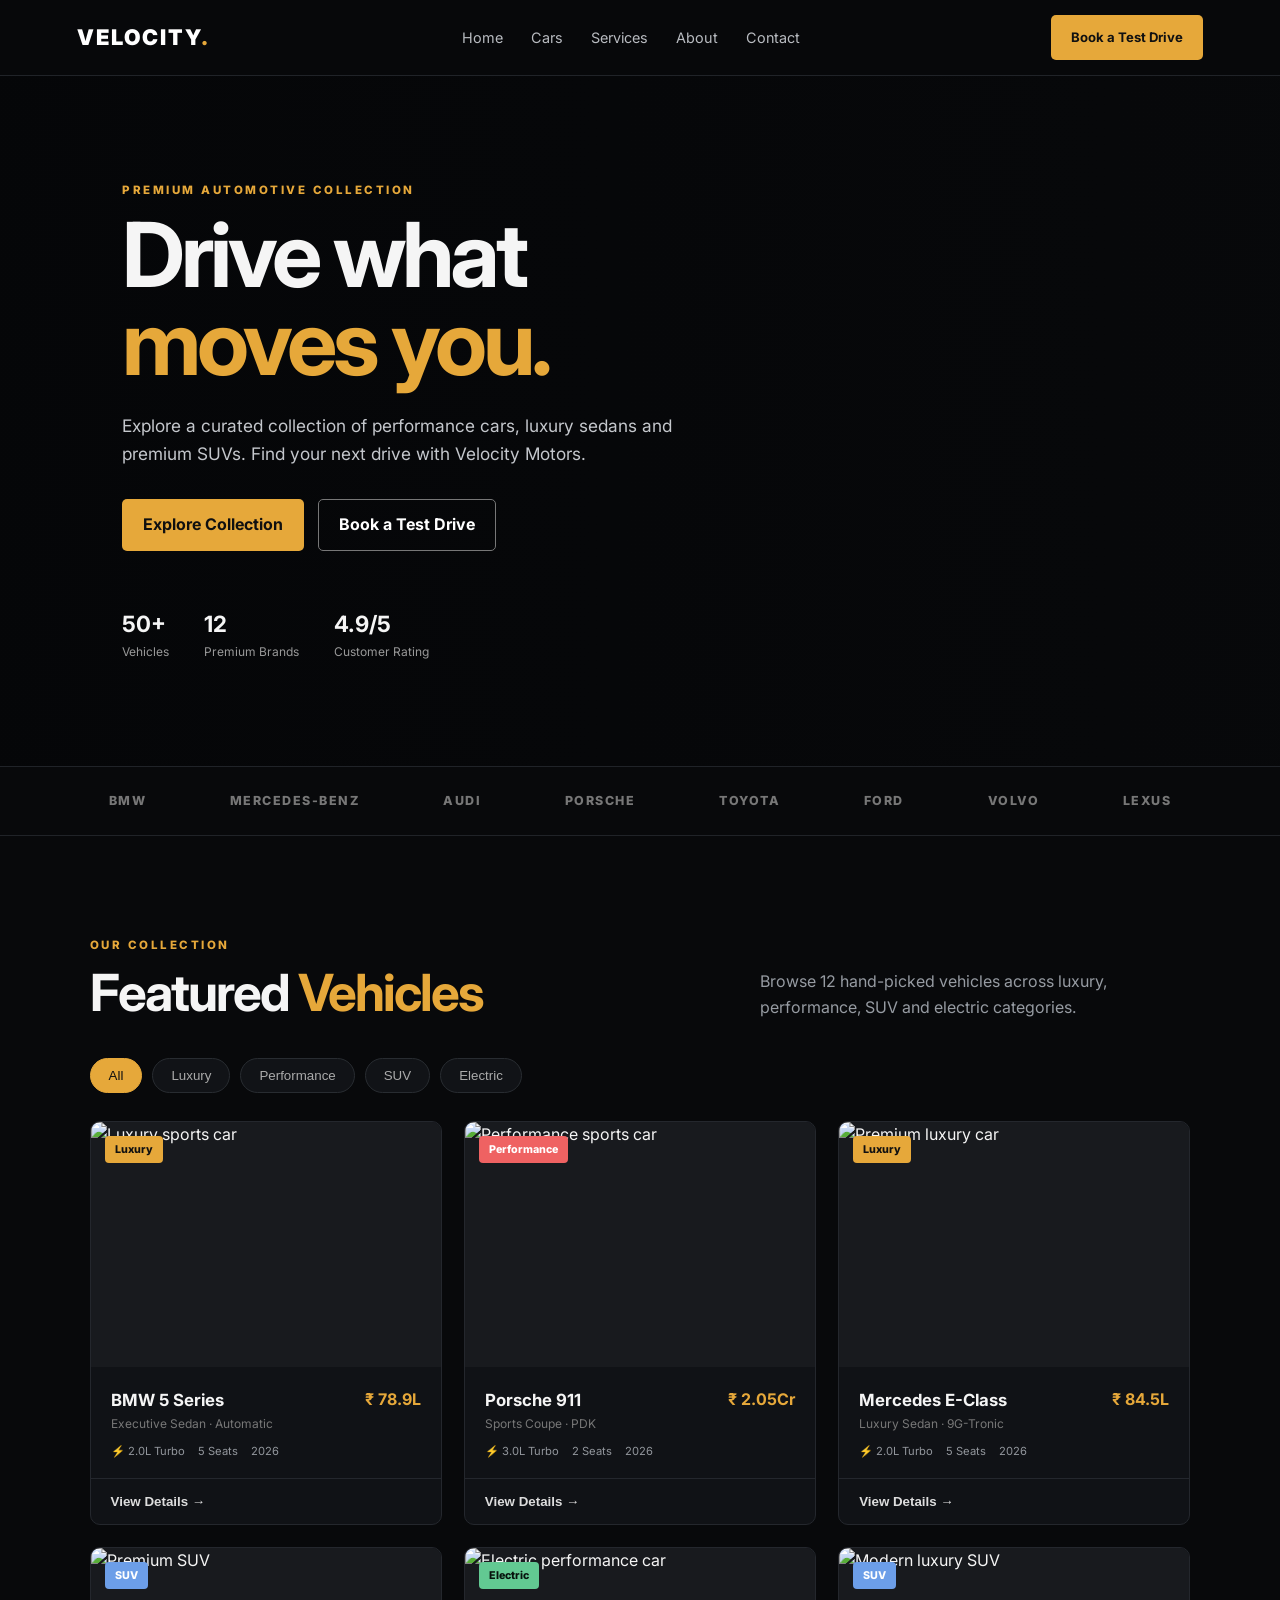
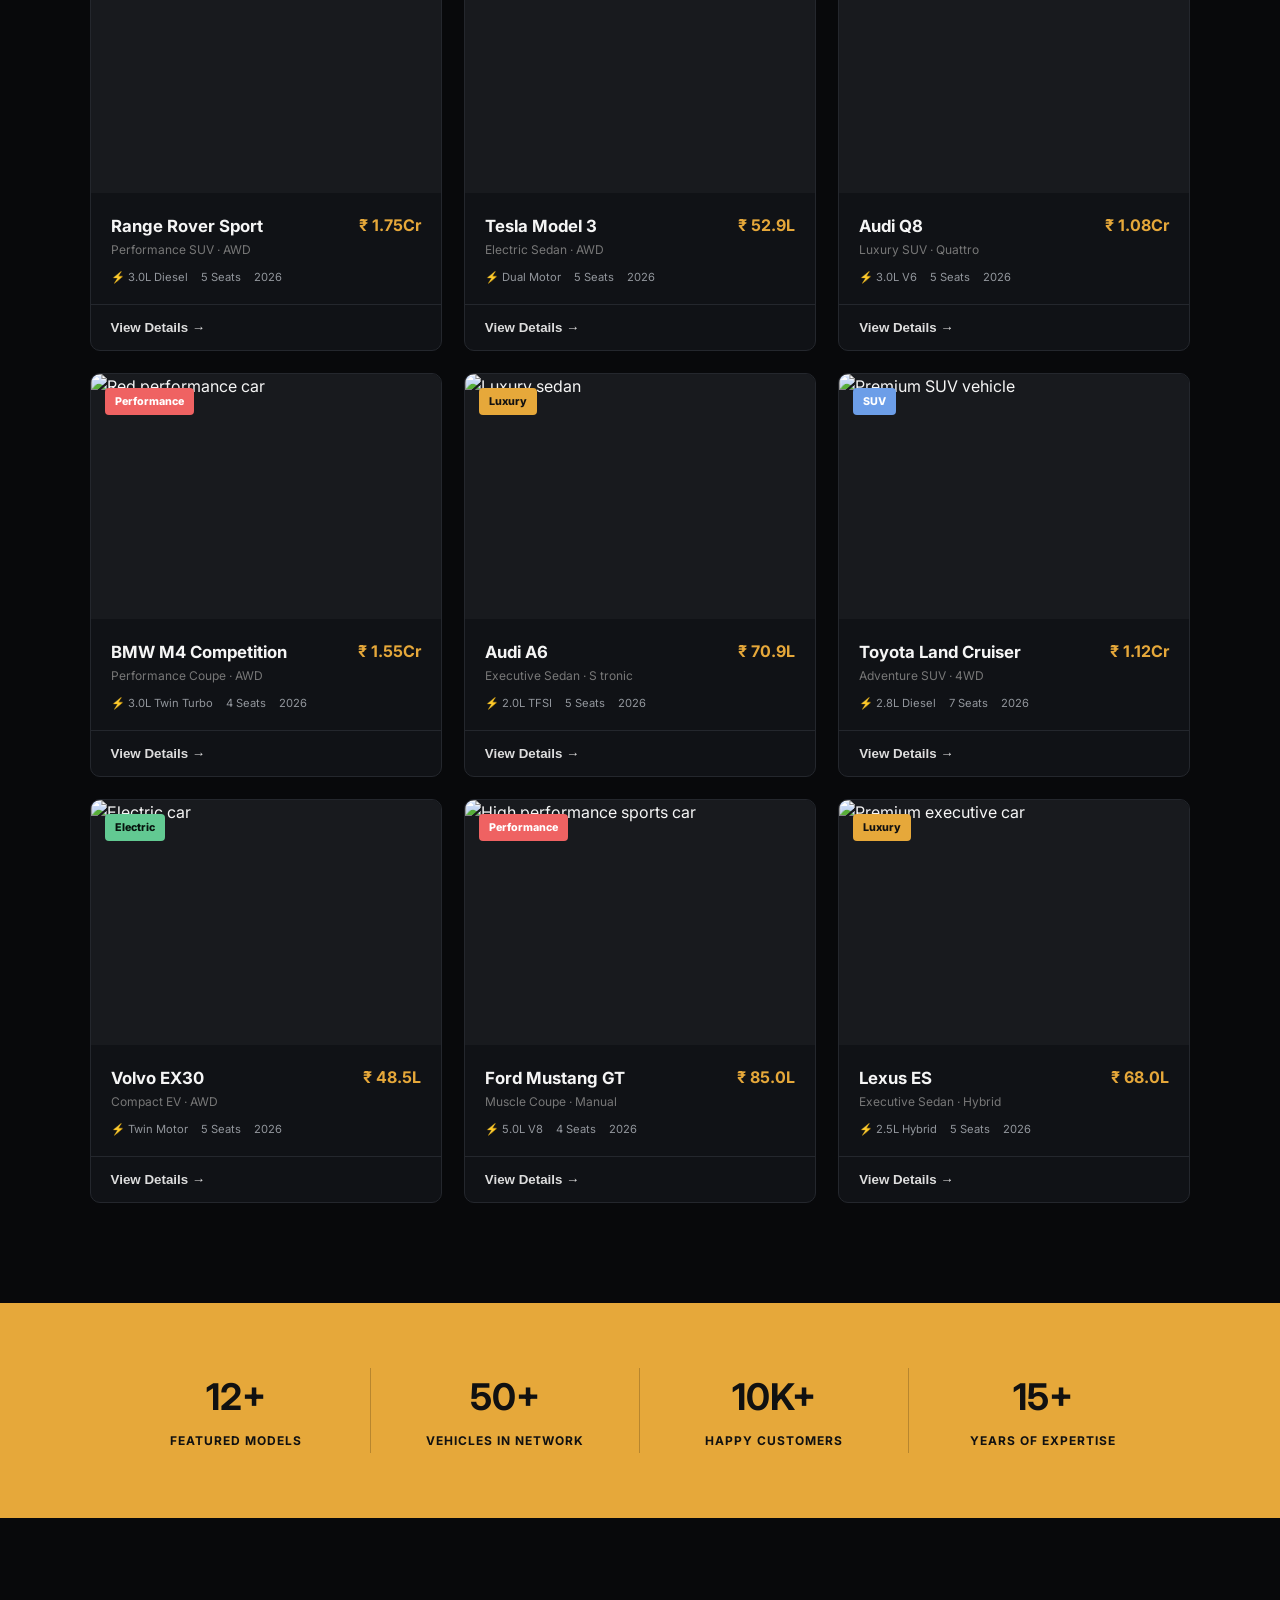
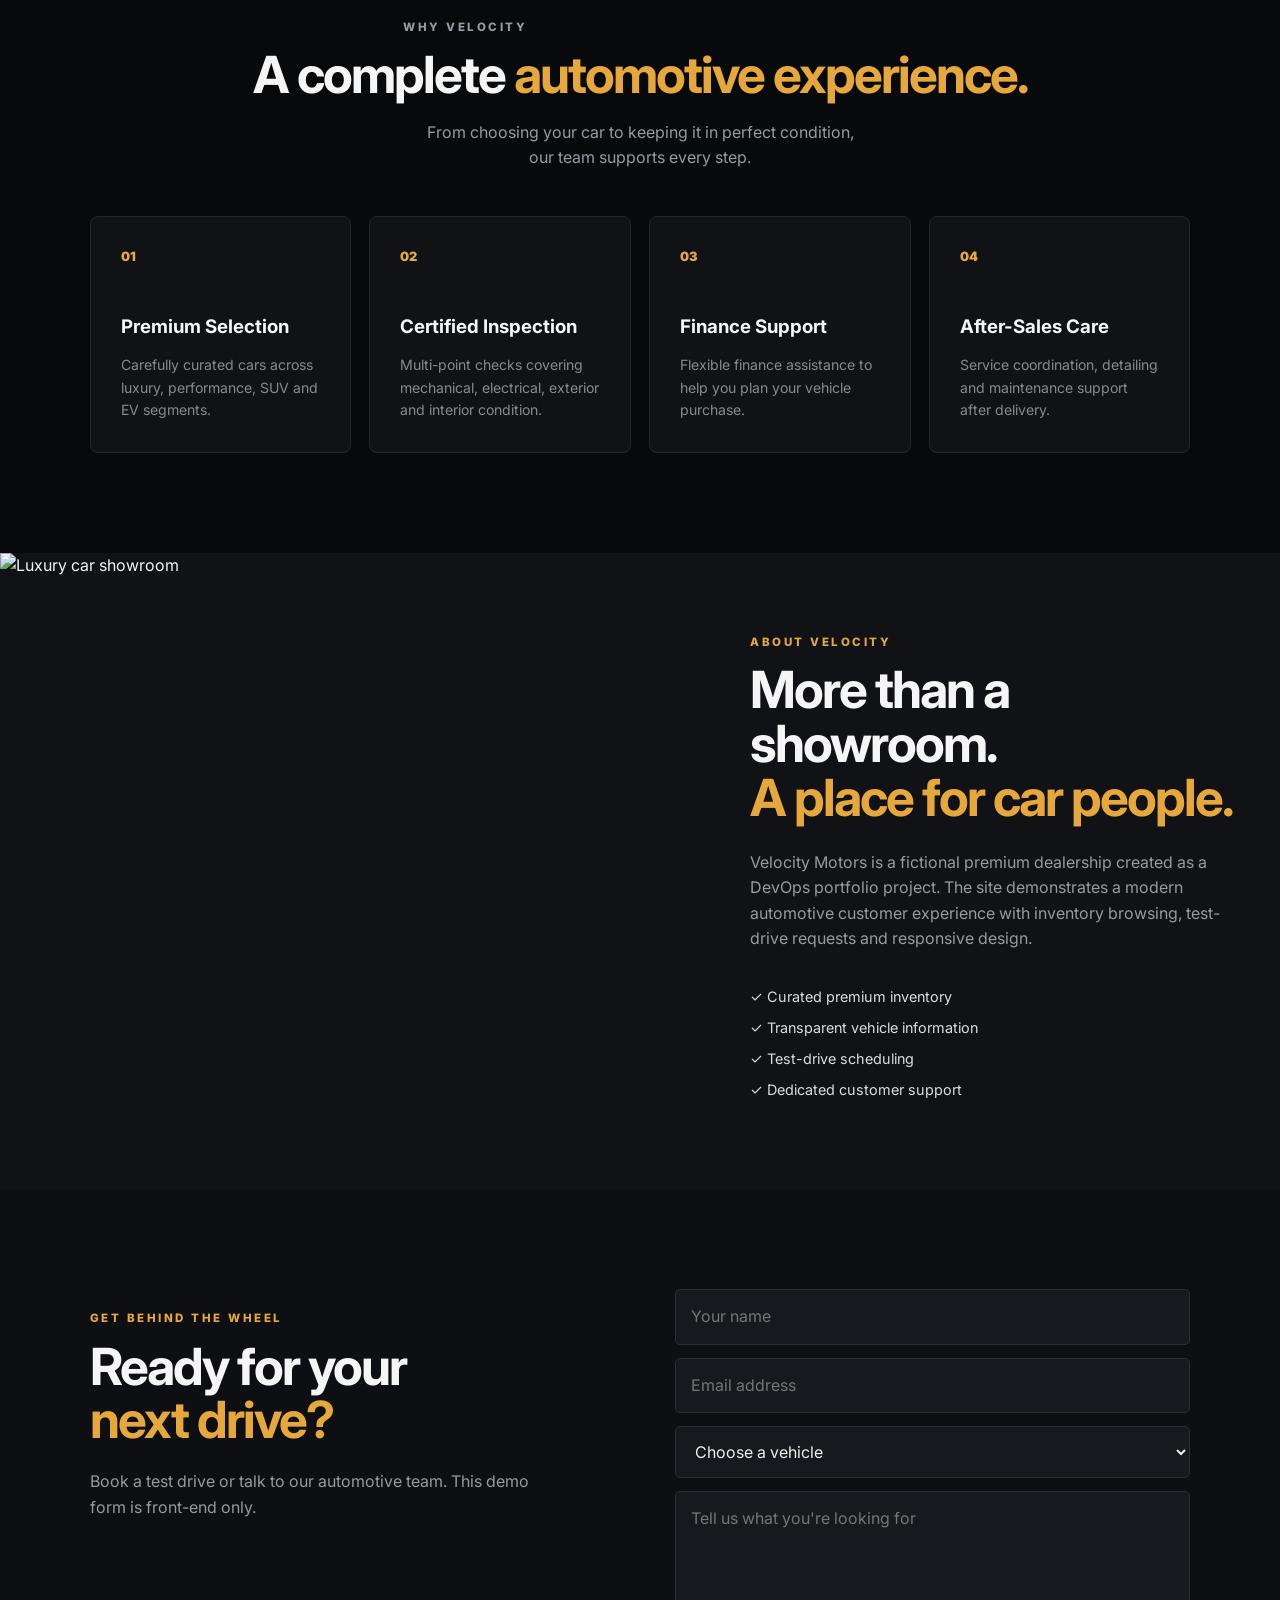
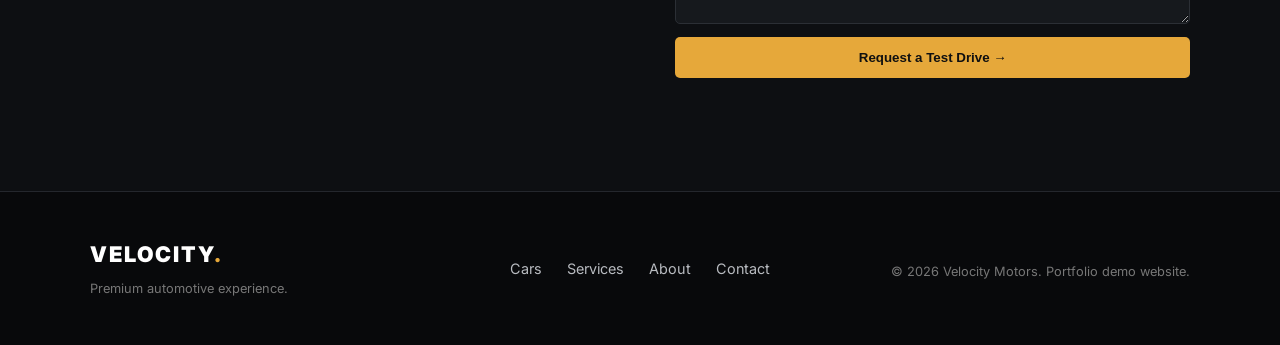
==== velocity-motors-expanded-jenkins-demo/index.html @ 1fdfcc87 "Correct title casing for Yogesh Motors" ====
<!DOCTYPE html>
<html lang="en">
<head>
  <meta charset="UTF-8">
  <meta name="viewport" content="width=device-width, initial-scale=1.0">
  <meta name="description" content="Velocity Motors - premium cars, SUVs and performance vehicles.">
  <title>Yogesh Motors | Premium Cars</title>
  <link rel="preconnect" href="https://fonts.googleapis.com">
  <link rel="preconnect" href="https://fonts.gstatic.com" crossorigin>
  <link href="https://fonts.googleapis.com/css2?family=Inter:wght@400;500;600;700;800;900&display=swap" rel="stylesheet">
  <link rel="stylesheet" href="style.css">
</head>
<body>
  <header class="navbar">
    <a class="logo" href="#home">VELOCITY<span>.</span></a>
    <nav>
      <a href="#home">Home</a>
      <a href="#inventory">Cars</a>
      <a href="#services">Services</a>
      <a href="#about">About</a>
      <a href="#contact">Contact</a>
    </nav>
    <a class="nav-btn" href="#contact">Book a Test Drive</a>
  </header>

  <main>
    <section id="home" class="hero">
      <div class="hero-overlay"></div>
      <div class="hero-content">
        <p class="eyebrow">PREMIUM AUTOMOTIVE COLLECTION</p>
        <h1>Drive what<br><span>moves you.</span></h1>
        <p class="hero-copy">Explore a curated collection of performance cars, luxury sedans and premium SUVs. Find your next drive with Velocity Motors.</p>
        <div class="hero-actions">
          <a class="btn primary" href="#inventory">Explore Collection</a>
          <a class="btn ghost" href="#contact">Book a Test Drive</a>
        </div>
        <div class="hero-trust">
          <div><strong>50+</strong><span>Vehicles</span></div>
          <div><strong>12</strong><span>Premium Brands</span></div>
          <div><strong>4.9/5</strong><span>Customer Rating</span></div>
        </div>
      </div>
    </section>

    <section class="brands">
      <span>BMW</span><span>MERCEDES-BENZ</span><span>AUDI</span><span>PORSCHE</span>
      <span>TOYOTA</span><span>FORD</span><span>VOLVO</span><span>LEXUS</span>
    </section>

    <section id="inventory" class="section">
      <div class="section-heading">
        <div>
          <p class="eyebrow">OUR COLLECTION</p>
          <h2>Featured <span>Vehicles</span></h2>
        </div>
        <p>Browse 12 hand-picked vehicles across luxury, performance, SUV and electric categories.</p>
      </div>

      <div class="filters">
        <button class="filter active" data-filter="all">All</button>
        <button class="filter" data-filter="luxury">Luxury</button>
        <button class="filter" data-filter="performance">Performance</button>
        <button class="filter" data-filter="suv">SUV</button>
        <button class="filter" data-filter="electric">Electric</button>
      </div>

      <div class="car-grid">
        <article class="car-card" data-category="luxury">
          <div class="car-image"><img src="https://images.unsplash.com/photo-1492144534655-ae79c964c9d7?auto=format&fit=crop&w=1200&q=85" alt="Luxury sports car"><span class="tag">Luxury</span></div>
          <div class="car-info"><div><h3>BMW 5 Series</h3><p>Executive Sedan · Automatic</p></div><strong>₹ 78.9L</strong></div>
          <div class="specs"><span>⚡ 2.0L Turbo</span><span>5 Seats</span><span>2026</span></div>
          <button class="details" data-car="BMW 5 Series">View Details →</button>
        </article>

        <article class="car-card" data-category="performance">
          <div class="car-image"><img src="https://images.unsplash.com/photo-1503376780353-7e6692767b70?auto=format&fit=crop&w=1200&q=85" alt="Performance sports car"><span class="tag hot">Performance</span></div>
          <div class="car-info"><div><h3>Porsche 911</h3><p>Sports Coupe · PDK</p></div><strong>₹ 2.05Cr</strong></div>
          <div class="specs"><span>⚡ 3.0L Turbo</span><span>2 Seats</span><span>2026</span></div>
          <button class="details" data-car="Porsche 911">View Details →</button>
        </article>

        <article class="car-card" data-category="luxury">
          <div class="car-image"><img src="https://images.unsplash.com/photo-1553440569-bcc63803a83d?auto=format&fit=crop&w=1200&q=85" alt="Premium luxury car"><span class="tag">Luxury</span></div>
          <div class="car-info"><div><h3>Mercedes E-Class</h3><p>Luxury Sedan · 9G-Tronic</p></div><strong>₹ 84.5L</strong></div>
          <div class="specs"><span>⚡ 2.0L Turbo</span><span>5 Seats</span><span>2026</span></div>
          <button class="details" data-car="Mercedes E-Class">View Details →</button>
        </article>

        <article class="car-card" data-category="suv">
          <div class="car-image"><img src="https://images.unsplash.com/photo-1511919884226-fd3cad34687c?auto=format&fit=crop&w=1200&q=85" alt="Premium SUV"><span class="tag suv">SUV</span></div>
          <div class="car-info"><div><h3>Range Rover Sport</h3><p>Performance SUV · AWD</p></div><strong>₹ 1.75Cr</strong></div>
          <div class="specs"><span>⚡ 3.0L Diesel</span><span>5 Seats</span><span>2026</span></div>
          <button class="details" data-car="Range Rover Sport">View Details →</button>
        </article>

        <article class="car-card" data-category="electric">
          <div class="car-image"><img src="https://images.unsplash.com/photo-1560958089-b8a1929cea89?auto=format&fit=crop&w=1200&q=85" alt="Electric performance car"><span class="tag ev">Electric</span></div>
          <div class="car-info"><div><h3>Tesla Model 3</h3><p>Electric Sedan · AWD</p></div><strong>₹ 52.9L</strong></div>
          <div class="specs"><span>⚡ Dual Motor</span><span>5 Seats</span><span>2026</span></div>
          <button class="details" data-car="Tesla Model 3">View Details →</button>
        </article>

        <article class="car-card" data-category="suv">
          <div class="car-image"><img src="https://images.unsplash.com/photo-1606664515524-ed2f786a0bd6?auto=format&fit=crop&w=1200&q=85" alt="Modern luxury SUV"><span class="tag suv">SUV</span></div>
          <div class="car-info"><div><h3>Audi Q8</h3><p>Luxury SUV · Quattro</p></div><strong>₹ 1.08Cr</strong></div>
          <div class="specs"><span>⚡ 3.0L V6</span><span>5 Seats</span><span>2026</span></div>
          <button class="details" data-car="Audi Q8">View Details →</button>
        </article>

        <article class="car-card" data-category="performance">
          <div class="car-image"><img src="https://images.unsplash.com/photo-1542362567-b07e54358753?auto=format&fit=crop&w=1200&q=85" alt="Red performance car"><span class="tag hot">Performance</span></div>
          <div class="car-info"><div><h3>BMW M4 Competition</h3><p>Performance Coupe · AWD</p></div><strong>₹ 1.55Cr</strong></div>
          <div class="specs"><span>⚡ 3.0L Twin Turbo</span><span>4 Seats</span><span>2026</span></div>
          <button class="details" data-car="BMW M4 Competition">View Details →</button>
        </article>

        <article class="car-card" data-category="luxury">
          <div class="car-image"><img src="https://images.unsplash.com/photo-1494905998402-395d579af36f?auto=format&fit=crop&w=1200&q=85" alt="Luxury sedan"><span class="tag">Luxury</span></div>
          <div class="car-info"><div><h3>Audi A6</h3><p>Executive Sedan · S tronic</p></div><strong>₹ 70.9L</strong></div>
          <div class="specs"><span>⚡ 2.0L TFSI</span><span>5 Seats</span><span>2026</span></div>
          <button class="details" data-car="Audi A6">View Details →</button>
        </article>

        <article class="car-card" data-category="suv">
          <div class="car-image"><img src="https://images.unsplash.com/photo-1533473359331-0135ef1b58bf?auto=format&fit=crop&w=1200&q=85" alt="Premium SUV vehicle"><span class="tag suv">SUV</span></div>
          <div class="car-info"><div><h3>Toyota Land Cruiser</h3><p>Adventure SUV · 4WD</p></div><strong>₹ 1.12Cr</strong></div>
          <div class="specs"><span>⚡ 2.8L Diesel</span><span>7 Seats</span><span>2026</span></div>
          <button class="details" data-car="Toyota Land Cruiser">View Details →</button>
        </article>

        <article class="car-card" data-category="electric">
          <div class="car-image"><img src="https://images.unsplash.com/photo-1593941707882-a5bba14938c7?auto=format&fit=crop&w=1200&q=85" alt="Electric car"><span class="tag ev">Electric</span></div>
          <div class="car-info"><div><h3>Volvo EX30</h3><p>Compact EV · AWD</p></div><strong>₹ 48.5L</strong></div>
          <div class="specs"><span>⚡ Twin Motor</span><span>5 Seats</span><span>2026</span></div>
          <button class="details" data-car="Volvo EX30">View Details →</button>
        </article>

        <article class="car-card" data-category="performance">
          <div class="car-image"><img src="https://images.unsplash.com/photo-1544829099-b9a0c07fad1a?auto=format&fit=crop&w=1200&q=85" alt="High performance sports car"><span class="tag hot">Performance</span></div>
          <div class="car-info"><div><h3>Ford Mustang GT</h3><p>Muscle Coupe · Manual</p></div><strong>₹ 85.0L</strong></div>
          <div class="specs"><span>⚡ 5.0L V8</span><span>4 Seats</span><span>2026</span></div>
          <button class="details" data-car="Ford Mustang GT">View Details →</button>
        </article>

        <article class="car-card" data-category="luxury">
          <div class="car-image"><img src="https://images.unsplash.com/photo-1504215680853-026ed2a45def?auto=format&fit=crop&w=1200&q=85" alt="Premium executive car"><span class="tag">Luxury</span></div>
          <div class="car-info"><div><h3>Lexus ES</h3><p>Executive Sedan · Hybrid</p></div><strong>₹ 68.0L</strong></div>
          <div class="specs"><span>⚡ 2.5L Hybrid</span><span>5 Seats</span><span>2026</span></div>
          <button class="details" data-car="Lexus ES">View Details →</button>
        </article>
      </div>
    </section>

    <section class="stats-section">
      <div><strong>12+</strong><span>Featured Models</span></div>
      <div><strong>50+</strong><span>Vehicles in Network</span></div>
      <div><strong>10K+</strong><span>Happy Customers</span></div>
      <div><strong>15+</strong><span>Years of Expertise</span></div>
    </section>

    <section id="services" class="section services">
      <div class="section-heading centered">
        <p class="eyebrow">WHY VELOCITY</p>
        <h2>A complete <span>automotive experience.</span></h2>
        <p>From choosing your car to keeping it in perfect condition, our team supports every step.</p>
      </div>
      <div class="service-grid">
        <div class="service"><div class="icon">01</div><h3>Premium Selection</h3><p>Carefully curated cars across luxury, performance, SUV and EV segments.</p></div>
        <div class="service"><div class="icon">02</div><h3>Certified Inspection</h3><p>Multi-point checks covering mechanical, electrical, exterior and interior condition.</p></div>
        <div class="service"><div class="icon">03</div><h3>Finance Support</h3><p>Flexible finance assistance to help you plan your vehicle purchase.</p></div>
        <div class="service"><div class="icon">04</div><h3>After-Sales Care</h3><p>Service coordination, detailing and maintenance support after delivery.</p></div>
      </div>
    </section>

    <section id="about" class="about">
      <div class="about-image"><img src="https://images.unsplash.com/photo-1550355291-bbee04a92027?auto=format&fit=crop&w=1400&q=85" alt="Luxury car showroom"></div>
      <div class="about-content">
        <p class="eyebrow">ABOUT VELOCITY</p>
        <h2>More than a showroom.<br><span>A place for car people.</span></h2>
        <p>Velocity Motors is a fictional premium dealership created as a DevOps portfolio project. The site demonstrates a modern automotive customer experience with inventory browsing, test-drive requests and responsive design.</p>
        <div class="check-list">
          <p>✓ Curated premium inventory</p>
          <p>✓ Transparent vehicle information</p>
          <p>✓ Test-drive scheduling</p>
          <p>✓ Dedicated customer support</p>
        </div>
      </div>
    </section>

    <section id="contact" class="contact section">
      <div class="contact-copy">
        <p class="eyebrow">GET BEHIND THE WHEEL</p>
        <h2>Ready for your<br><span>next drive?</span></h2>
        <p>Book a test drive or talk to our automotive team. This demo form is front-end only.</p>
      </div>
      <form id="contactForm" class="contact-form">
        <input type="text" id="name" placeholder="Your name" required>
        <input type="email" id="email" placeholder="Email address" required>
        <select id="car">
          <option>Choose a vehicle</option>
          <option>BMW 5 Series</option><option>Porsche 911</option><option>Mercedes E-Class</option>
          <option>Range Rover Sport</option><option>Tesla Model 3</option><option>Audi Q8</option>
        </select>
        <textarea id="message" rows="4" placeholder="Tell us what you're looking for"></textarea>
        <button class="btn primary" type="submit">Request a Test Drive →</button>
        <p id="formMessage" class="form-message"></p>
      </form>
    </section>
  </main>

  <footer>
    <div><a class="logo" href="#home">VELOCITY<span>.</span></a><p>Premium automotive experience.</p></div>
    <div class="footer-links"><a href="#inventory">Cars</a><a href="#services">Services</a><a href="#about">About</a><a href="#contact">Contact</a></div>
    <p class="copyright">© 2026 Velocity Motors. Portfolio demo website.</p>
  </footer>

  <div id="modal" class="modal">
    <div class="modal-box"><button class="close" id="closeModal">×</button><p class="eyebrow">VELOCITY MOTORS</p><h2 id="modalTitle">Vehicle</h2><p>Thanks for your interest. In this portfolio demo, this button can later be connected to a real inventory API or backend.</p><a class="btn primary" href="#contact" id="modalAction">Request Test Drive</a></div>
  </div>

  <script src="script.js"></script>
</body>
</html>
---- velocity-motors-expanded-jenkins-demo/style.css ----
*{box-sizing:border-box;margin:0;padding:0}html{scroll-behavior:smooth}body{font-family:Inter,Arial,sans-serif;background:#08090b;color:#f5f5f5;line-height:1.6}.navbar{position:sticky;top:0;z-index:50;height:76px;padding:0 6%;display:flex;align-items:center;justify-content:space-between;background:rgba(8,9,11,.92);backdrop-filter:blur(14px);border-bottom:1px solid #202328}.logo{font-size:1.35rem;font-weight:900;letter-spacing:2px;color:#fff;text-decoration:none}.logo span,h1 span,h2 span{color:#e6a83a}.navbar nav{display:flex;gap:28px}.navbar nav a,.footer-links a{color:#b8bbc0;text-decoration:none;font-size:.9rem}.navbar nav a:hover,.footer-links a:hover{color:#fff}.nav-btn,.btn{display:inline-flex;align-items:center;justify-content:center;text-decoration:none;font-weight:700;border-radius:5px;padding:12px 20px}.nav-btn{background:#e6a83a;color:#111;font-size:.82rem}.hero{min-height:690px;position:relative;display:flex;align-items:center;background:url("https://images.unsplash.com/photo-1504215680853-026ed2a45def?auto=format&fit=crop&w=2200&q=90") center/cover}.hero-overlay{position:absolute;inset:0;background:linear-gradient(90deg,rgba(5,6,8,.96),rgba(5,6,8,.65),rgba(5,6,8,.22))}.hero-content{position:relative;z-index:1;max-width:760px;margin-left:8%;padding:70px 20px}.eyebrow{font-size:.72rem;letter-spacing:2.5px;color:#e6a83a;font-weight:800;margin-bottom:12px}.hero h1{font-size:clamp(3.4rem,7vw,6.7rem);line-height:.98;letter-spacing:-4px;margin-bottom:25px}.hero-copy{max-width:590px;color:#c4c7cc;font-size:1.08rem}.hero-actions{display:flex;gap:14px;margin:32px 0}.btn{border:1px solid transparent}.btn.primary{background:#e6a83a;color:#101010}.btn.primary:hover{background:#f0b84f}.btn.ghost{border-color:#777;color:#fff}.btn.ghost:hover{background:#fff;color:#111}.hero-trust{display:flex;gap:35px;margin-top:55px}.hero-trust div{display:flex;flex-direction:column}.hero-trust strong{font-size:1.4rem}.hero-trust span{color:#999;font-size:.75rem}.brands{display:flex;justify-content:space-around;gap:20px;flex-wrap:wrap;padding:24px 6%;border-bottom:1px solid #202328;border-top:1px solid #202328;color:#777;font-size:.78rem;font-weight:800;letter-spacing:1.5px}.section{padding:100px 7%}.section-heading{display:flex;align-items:end;justify-content:space-between;gap:30px;margin-bottom:38px}.section-heading h2,.about h2,.contact h2{font-size:clamp(2.1rem,4vw,3.8rem);line-height:1.05;letter-spacing:-2px}.section-heading>p{max-width:430px;color:#969ba2}.filters{display:flex;gap:10px;flex-wrap:wrap;margin-bottom:28px}.filter{background:#111317;color:#aaa;border:1px solid #282c31;border-radius:100px;padding:9px 18px;cursor:pointer}.filter.active,.filter:hover{background:#e6a83a;color:#111;border-color:#e6a83a}.car-grid{display:grid;grid-template-columns:repeat(3,1fr);gap:22px}.car-card{background:#101216;border:1px solid #24272d;border-radius:10px;overflow:hidden;transition:.25s}.car-card:hover{transform:translateY(-6px);border-color:#555}.car-image{height:245px;position:relative;overflow:hidden;background:#181a1e}.car-image img{width:100%;height:100%;object-fit:cover;display:block;transition:.4s}.car-card:hover .car-image img{transform:scale(1.06)}.tag{position:absolute;top:14px;left:14px;background:#e6a83a;color:#111;padding:5px 10px;border-radius:4px;font-size:.67rem;font-weight:800}.tag.hot{background:#ef6262;color:#fff}.tag.suv{background:#6c9ee8;color:#fff}.tag.ev{background:#62c992;color:#07130d}.car-info{display:flex;justify-content:space-between;gap:15px;padding:20px 20px 10px}.car-info h3{font-size:1.05rem}.car-info p{color:#777;font-size:.75rem}.car-info strong{color:#e6a83a;white-space:nowrap}.specs{display:flex;gap:13px;color:#92969c;font-size:.7rem;padding:0 20px 17px;border-bottom:1px solid #24272d}.details{width:100%;padding:15px 20px;text-align:left;background:none;color:#ddd;border:0;cursor:pointer;font-weight:700}.details:hover{color:#e6a83a}.stats-section{display:grid;grid-template-columns:repeat(4,1fr);padding:65px 8%;background:#e6a83a;color:#111}.stats-section div{text-align:center;border-right:1px solid rgba(0,0,0,.2)}.stats-section div:last-child{border:0}.stats-section strong{display:block;font-size:2.3rem}.stats-section span{font-size:.75rem;font-weight:700;text-transform:uppercase;letter-spacing:1px}.centered{display:block;text-align:center;max-width:780px;margin:0 auto 45px}.centered>p:last-child{margin:18px auto 0}.service-grid{display:grid;grid-template-columns:repeat(4,1fr);gap:18px}.service{background:#101216;border:1px solid #25282d;padding:30px;border-radius:8px}.icon{color:#e6a83a;font-size:.8rem;font-weight:900;margin-bottom:45px}.service h3{margin-bottom:12px}.service p{color:#858a91;font-size:.88rem}.about{display:grid;grid-template-columns:1.1fr .9fr;min-height:620px;background:#101216}.about-image{min-height:500px}.about-image img{width:100%;height:100%;object-fit:cover}.about-content{padding:80px 8%;display:flex;flex-direction:column;justify-content:center}.about-content>p:not(.eyebrow){color:#969ba2;margin:25px 0}.check-list p{font-size:.9rem;margin:8px 0;color:#ddd}.contact{display:grid;grid-template-columns:1fr 1fr;gap:70px;background:#0d0f12}.contact-copy{padding-top:20px}.contact-copy>p:not(.eyebrow){color:#999;margin-top:22px;max-width:470px}.contact-form{display:flex;flex-direction:column;gap:13px}.contact-form input,.contact-form select,.contact-form textarea{width:100%;background:#16191d;border:1px solid #2b2f35;color:#eee;padding:14px 15px;border-radius:5px;font:inherit;outline:none}.contact-form input:focus,.contact-form select:focus,.contact-form textarea:focus{border-color:#e6a83a}.form-message{color:#62c992;font-size:.82rem}.contact-form .btn{cursor:pointer}.modal{position:fixed;inset:0;background:rgba(0,0,0,.78);display:none;align-items:center;justify-content:center;padding:20px;z-index:100}.modal.show{display:flex}.modal-box{position:relative;max-width:500px;background:#15171b;border:1px solid #353941;border-radius:10px;padding:40px}.modal-box p:not(.eyebrow){color:#aaa;margin:20px 0}.close{position:absolute;right:15px;top:10px;background:none;border:0;color:#fff;font-size:30px;cursor:pointer}footer{display:grid;grid-template-columns:1fr 1fr 1fr;align-items:center;gap:20px;padding:45px 7%;border-top:1px solid #24272d}footer p{color:#777;font-size:.8rem;margin-top:8px}.footer-links{display:flex;justify-content:center;gap:25px}.copyright{text-align:right}@media(max-width:1000px){.car-grid{grid-template-columns:repeat(2,1fr)}.service-grid{grid-template-columns:repeat(2,1fr)}.about{grid-template-columns:1fr}.about-image{height:420px}.contact{grid-template-columns:1fr}.stats-section{grid-template-columns:repeat(2,1fr);gap:25px}.stats-section div:nth-child(2){border:0}}@media(max-width:700px){.navbar nav{display:none}.nav-btn{padding:9px 12px}.hero{min-height:650px}.hero-content{margin-left:0}.hero h1{letter-spacing:-2px}.hero-trust{gap:20px}.section{padding:70px 5%}.section-heading{display:block}.section-heading>p{margin-top:20px}.car-grid{grid-template-columns:1fr}.service-grid{grid-template-columns:1fr}.stats-section{grid-template-columns:1fr 1fr;padding:45px 5%}.about-content{padding:60px 6%}.footer-links{justify-content:flex-start}.copyright{text-align:left}footer{grid-template-columns:1fr}}
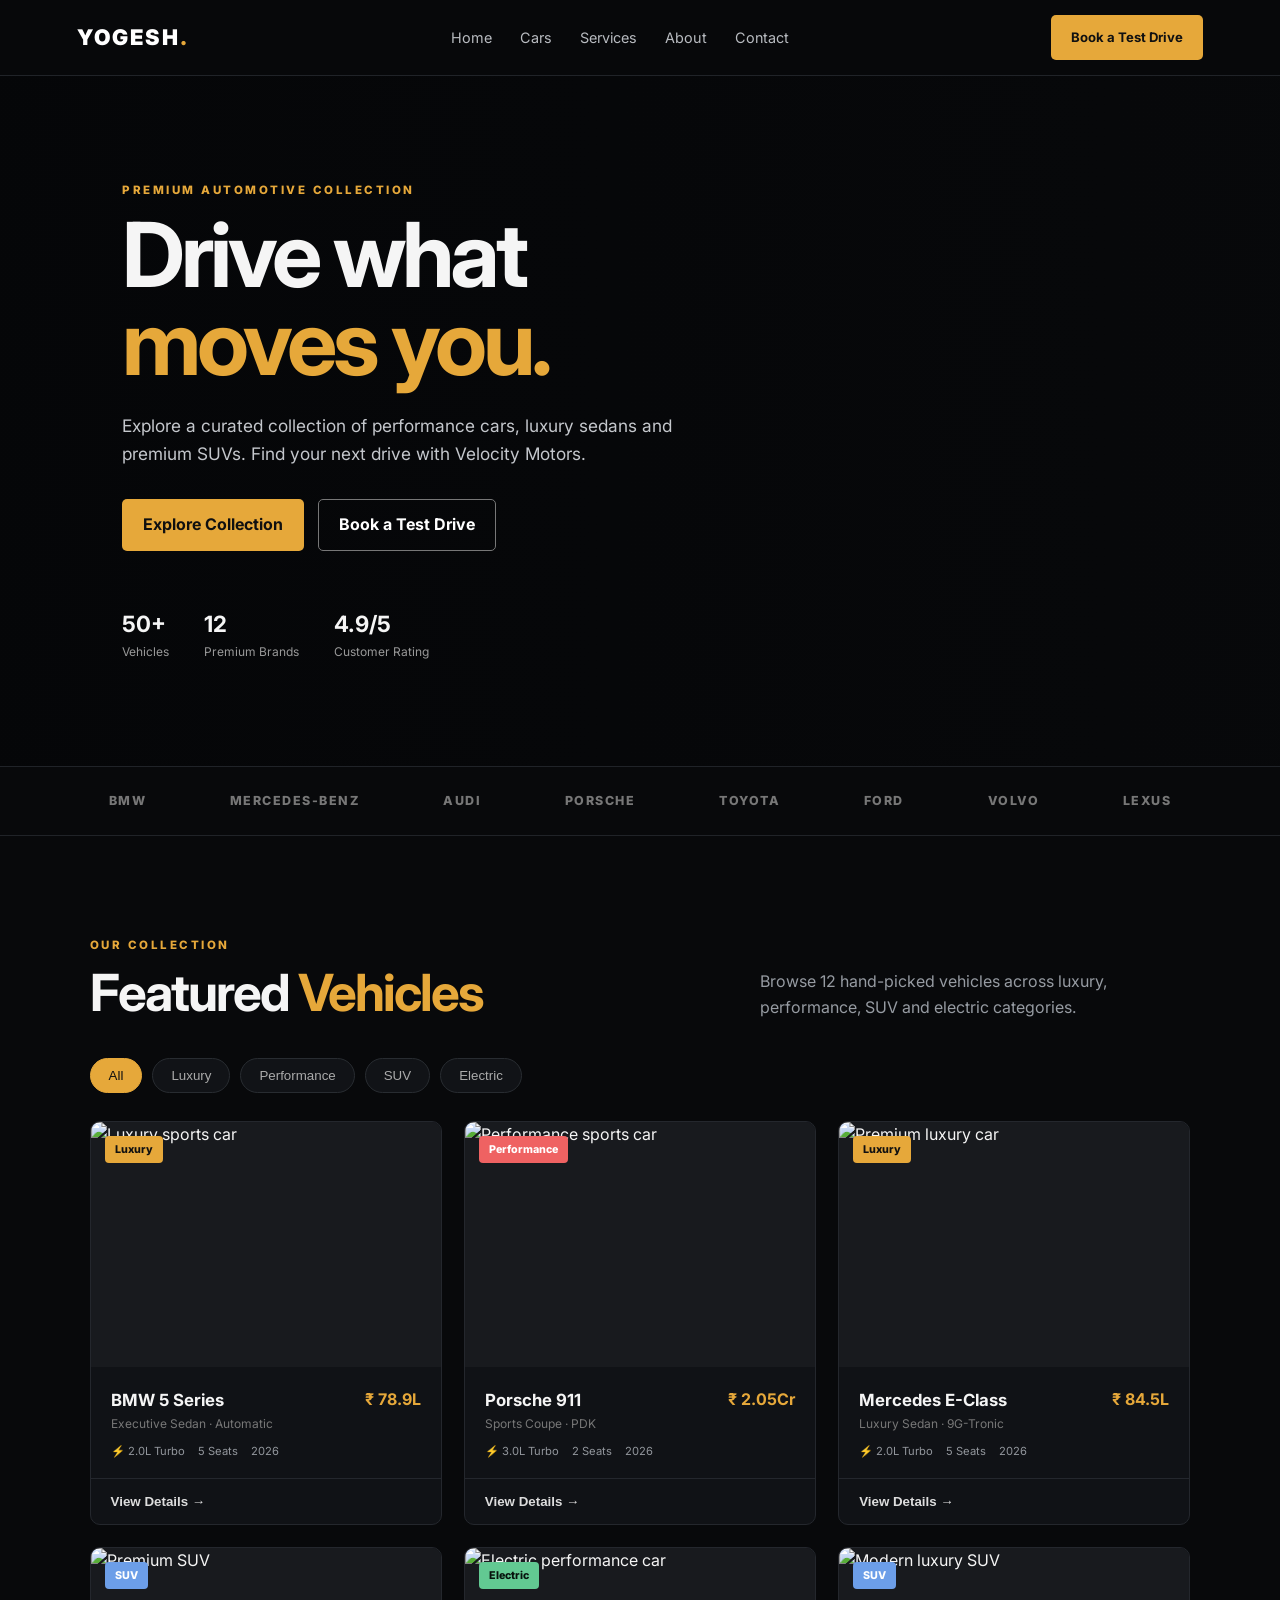
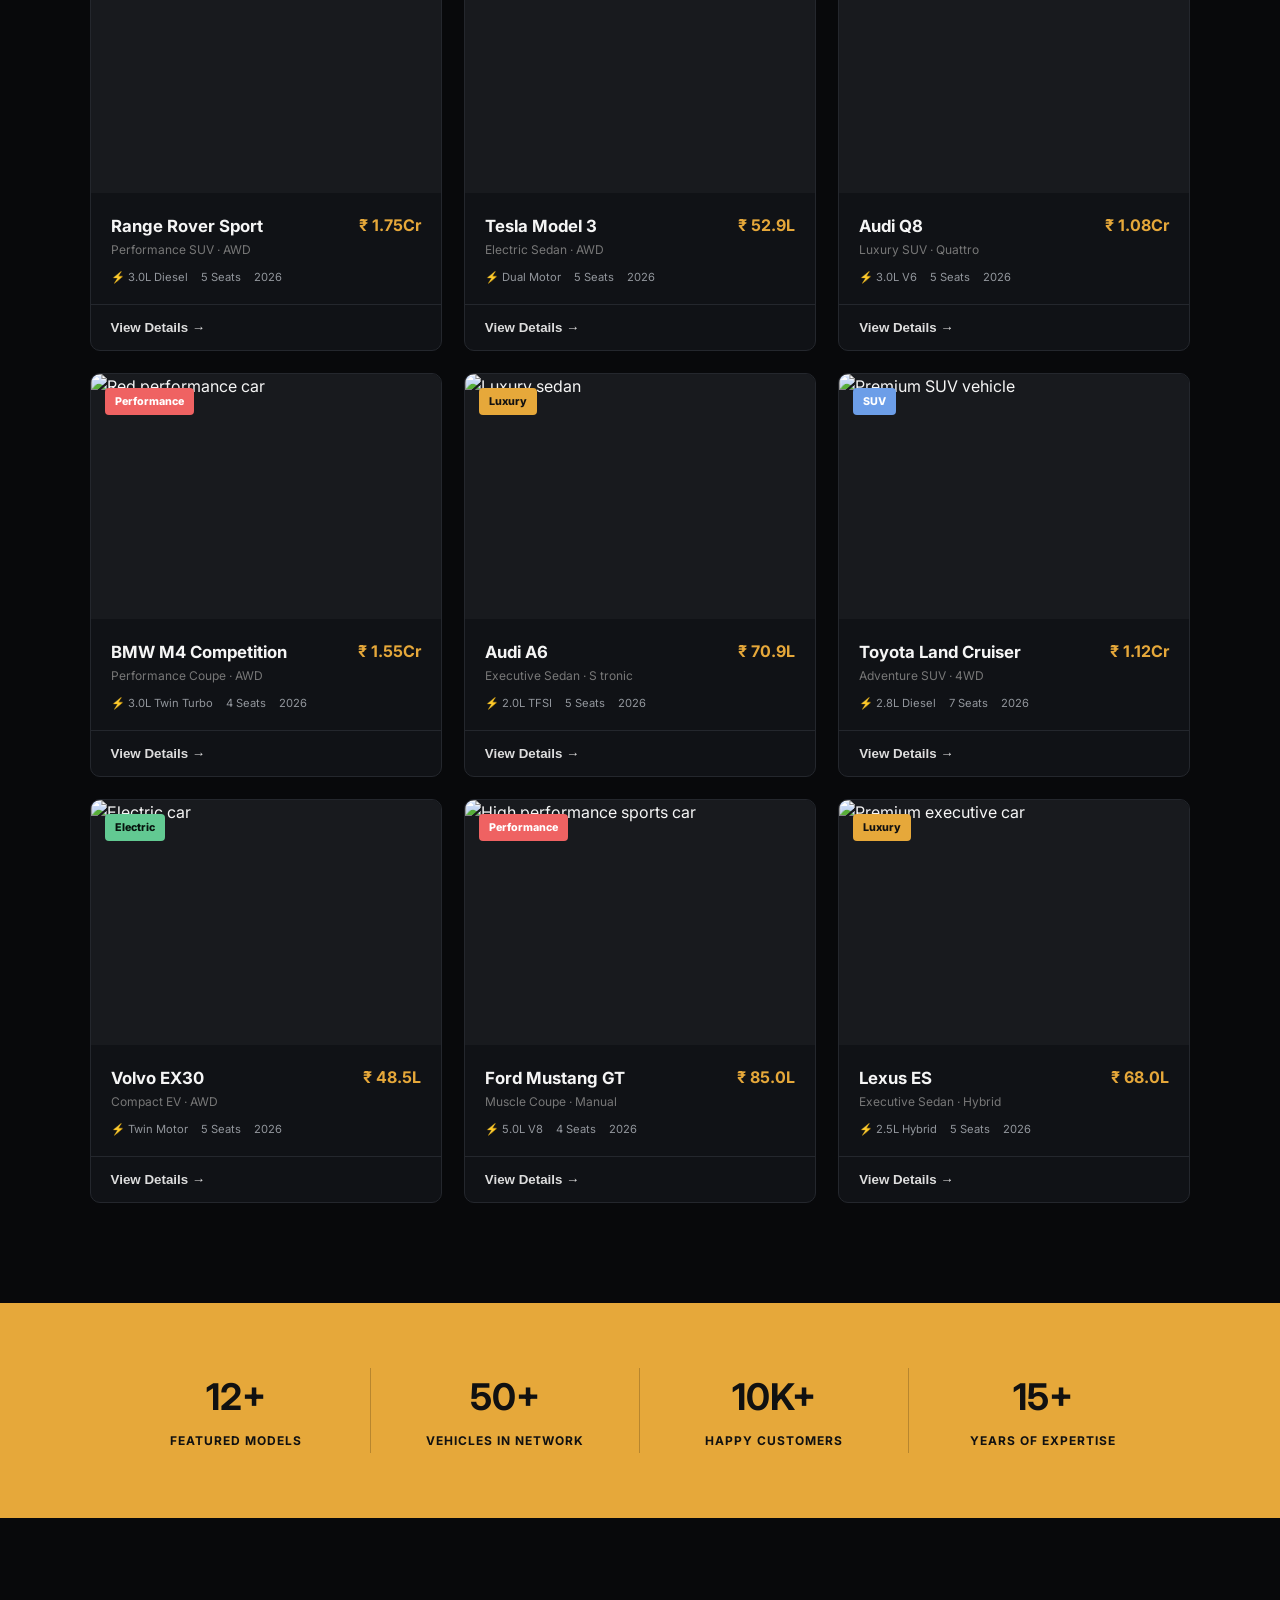
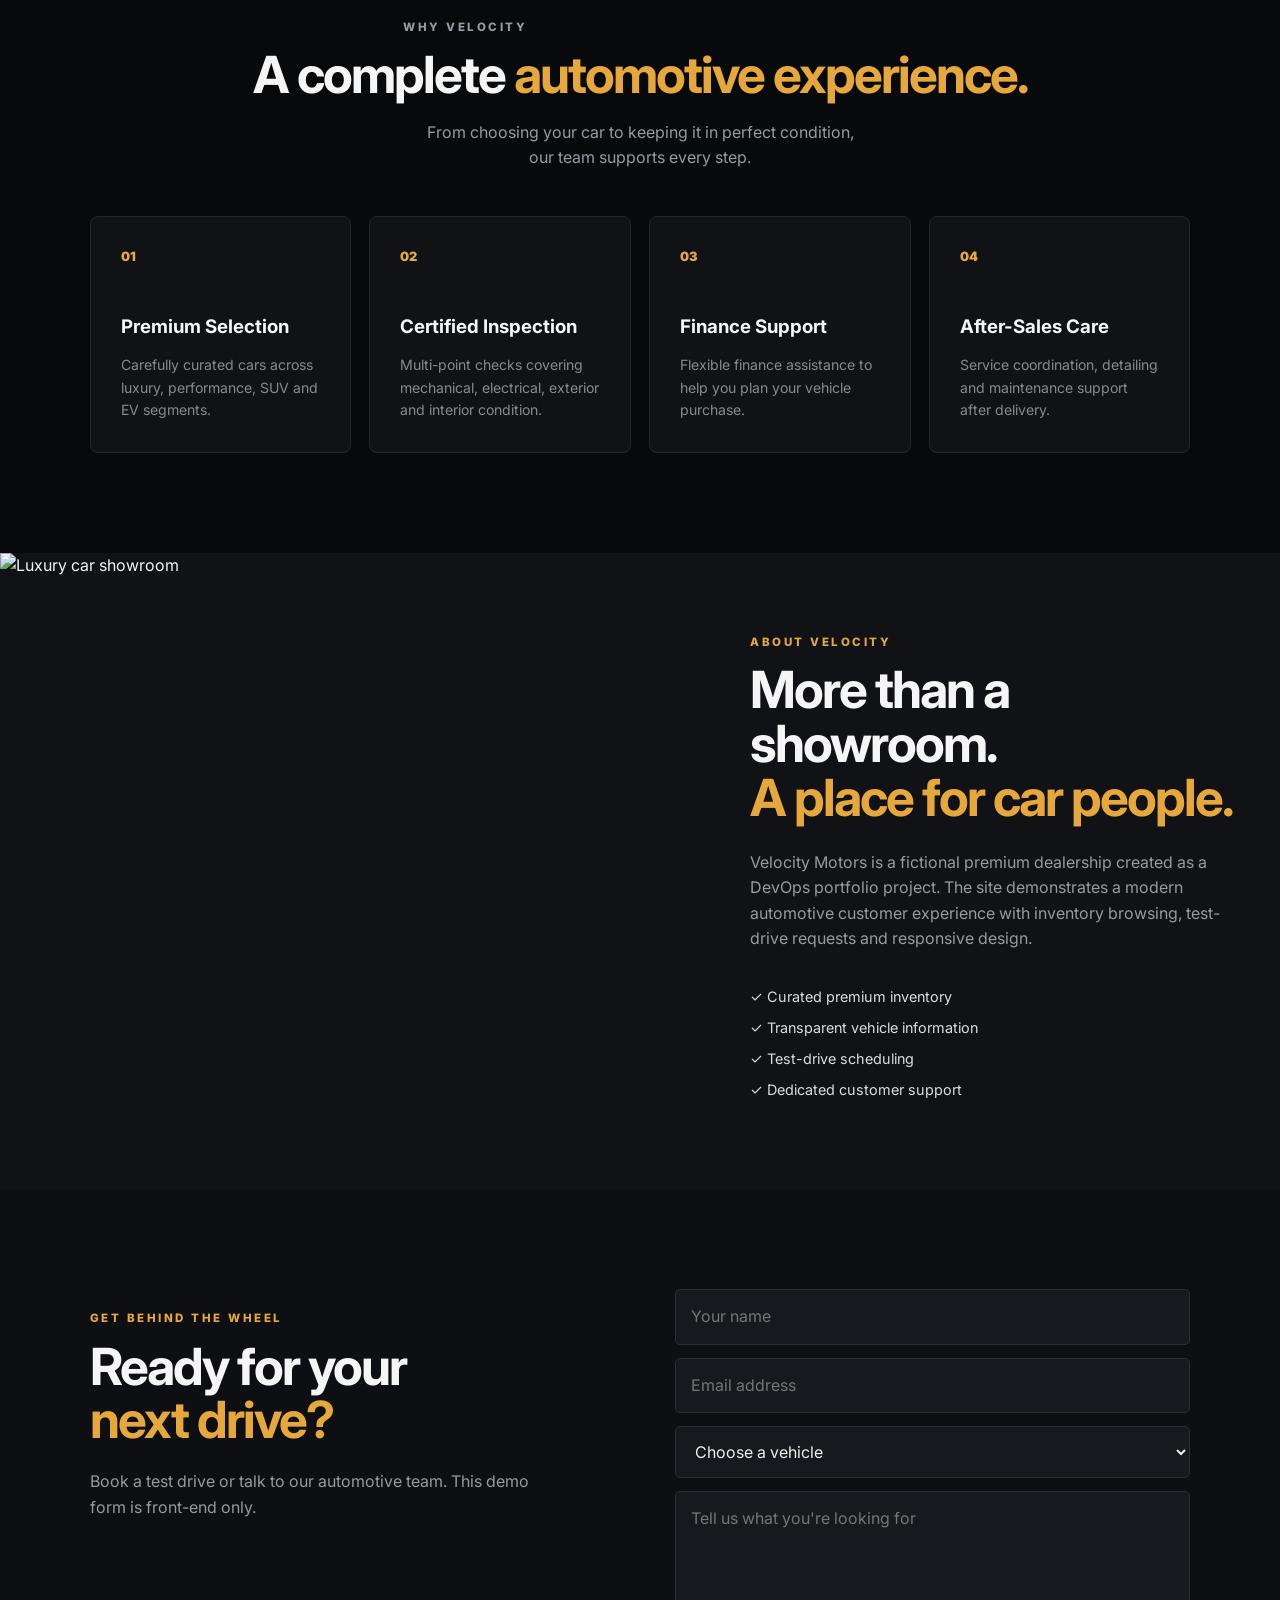
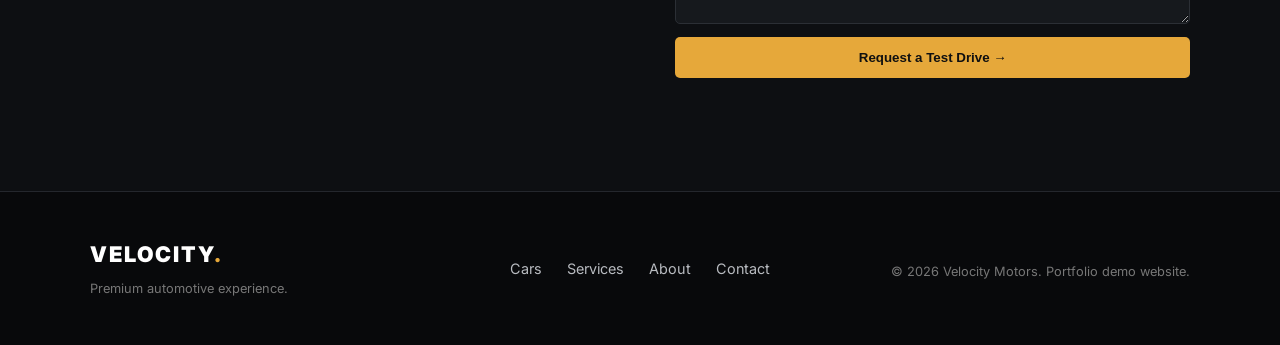
==== commit 4bdca7c1: "Correct title casing from 'YOGESH' to 'Yogesh'" ====
--- a/velocity-motors-expanded-jenkins-demo/index.html
+++ b/velocity-motors-expanded-jenkins-demo/index.html
@@ -12,7 +12,7 @@
 </head>
 <body>
   <header class="navbar">
-    <a class="logo" href="#home">VELOCITY<span>.</span></a>
+    <a class="logo" href="#home">YOGESH<span>.</span></a>
     <nav>
       <a href="#home">Home</a>
       <a href="#inventory">Cars</a>
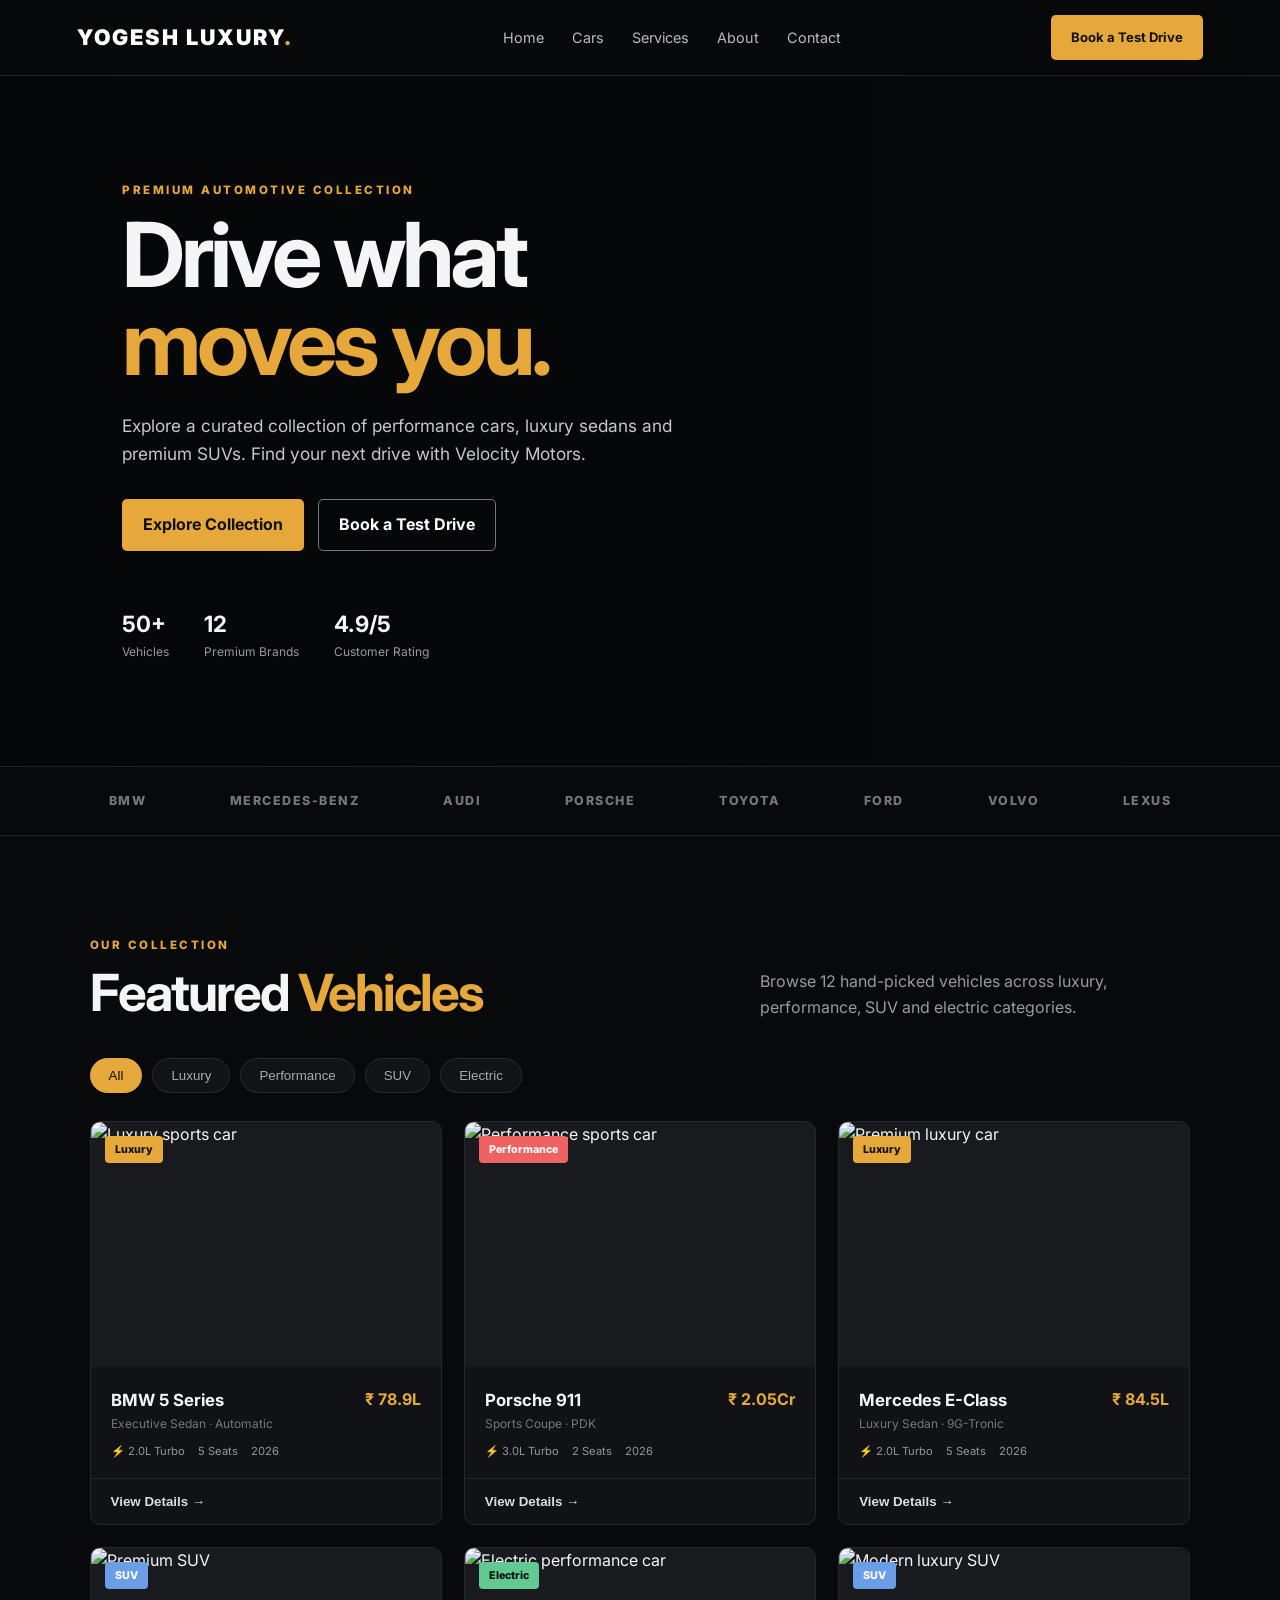
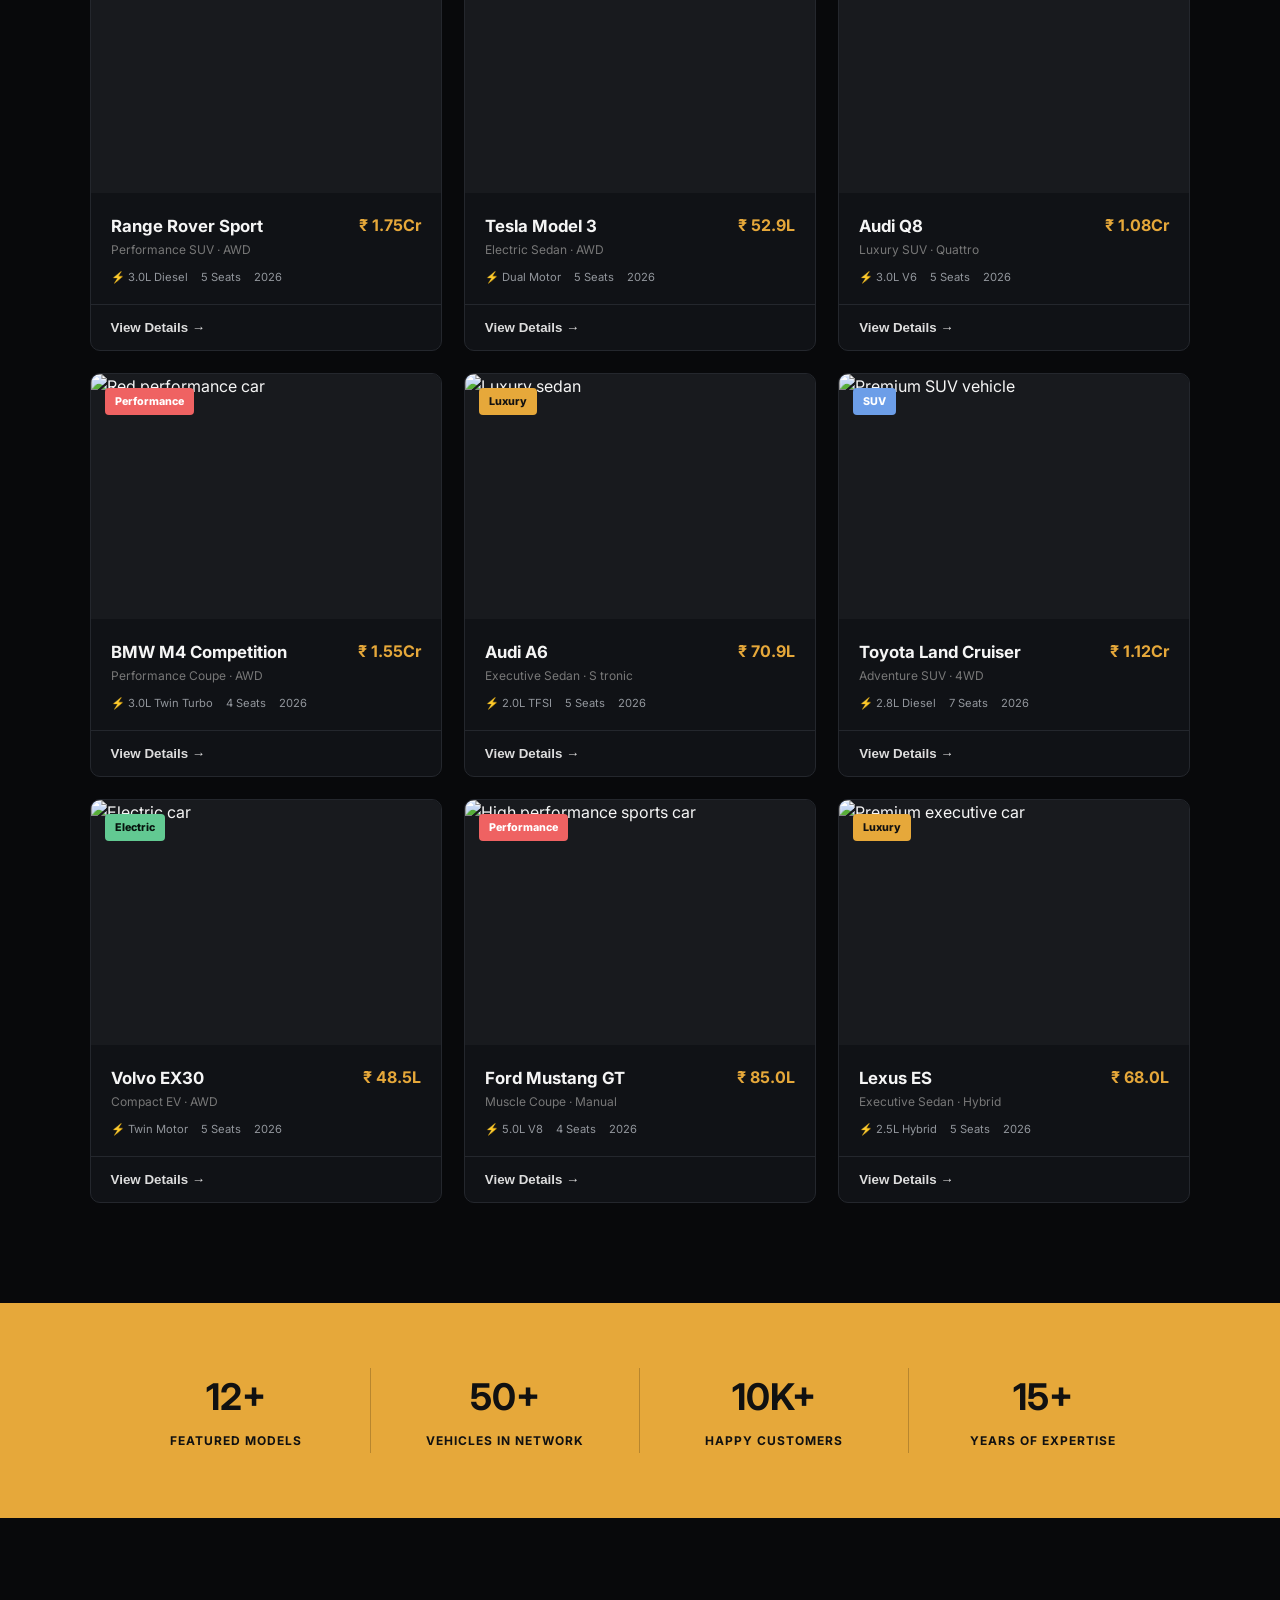
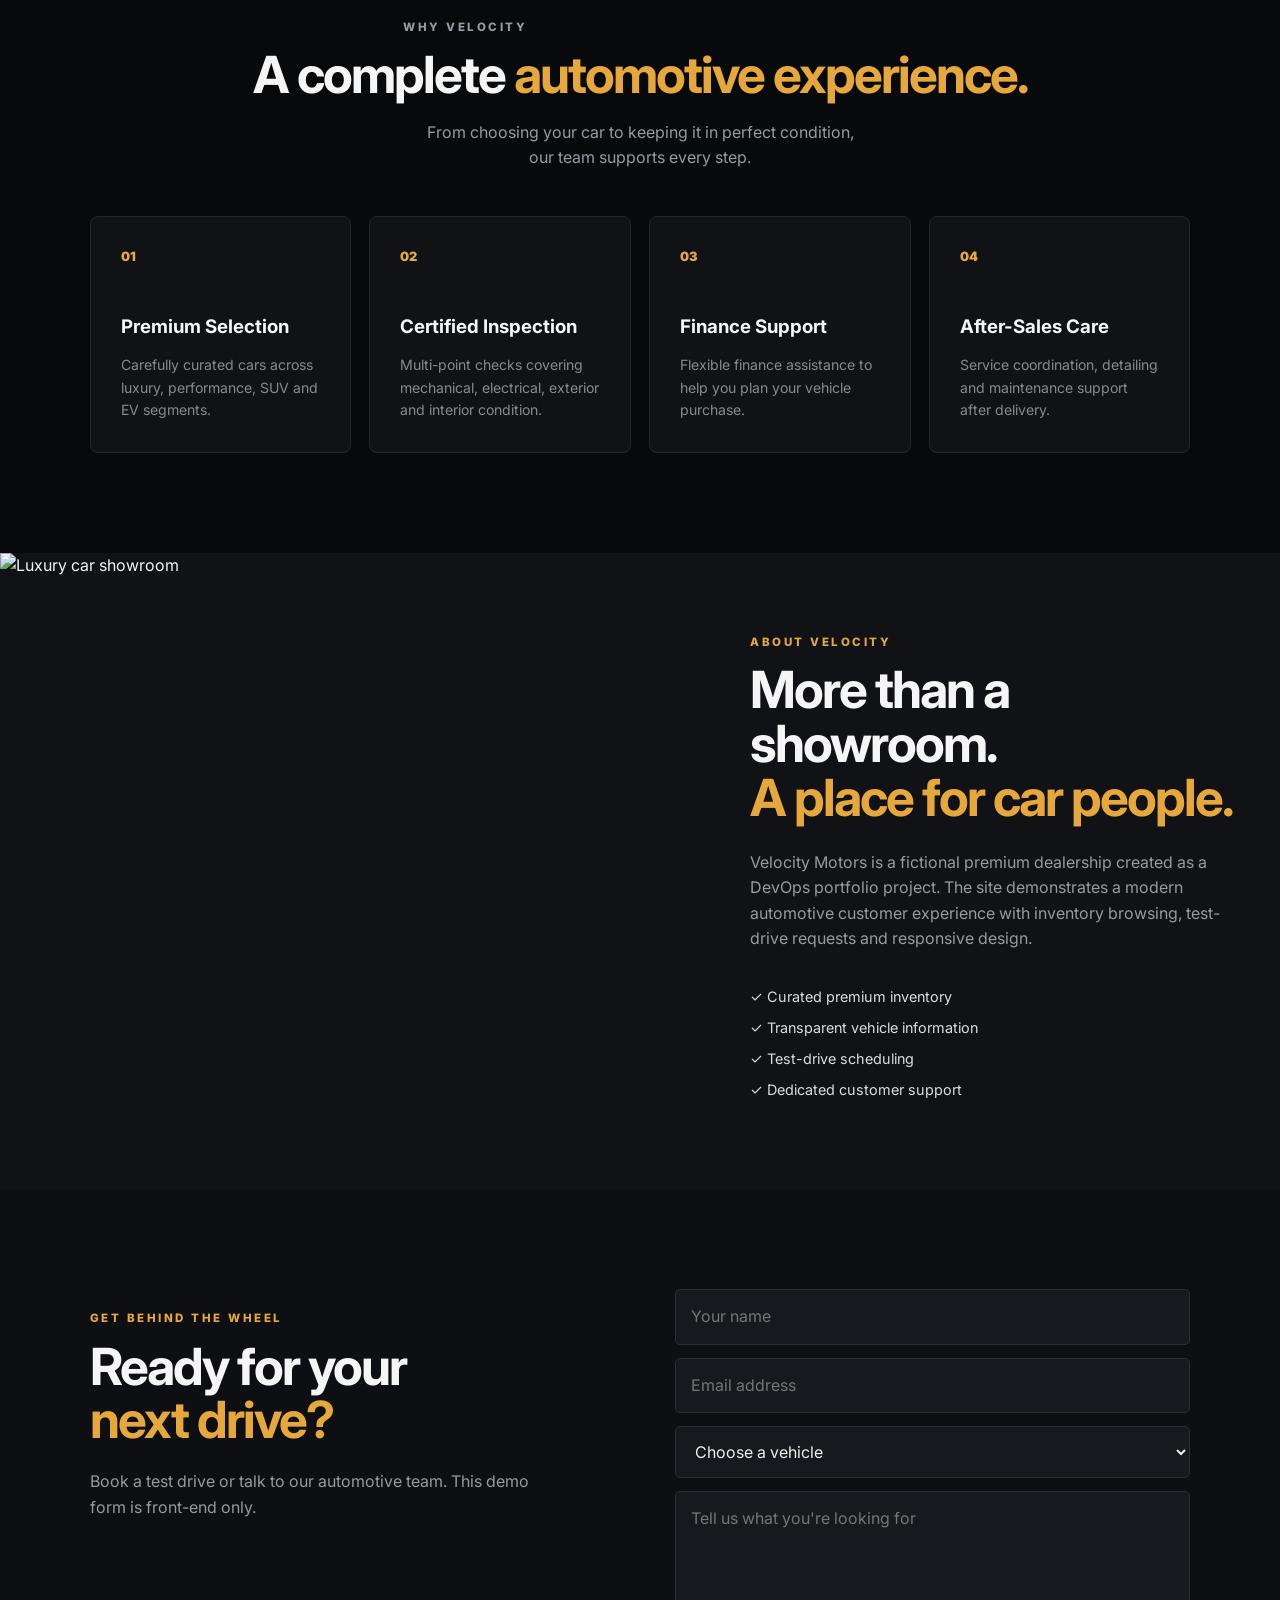
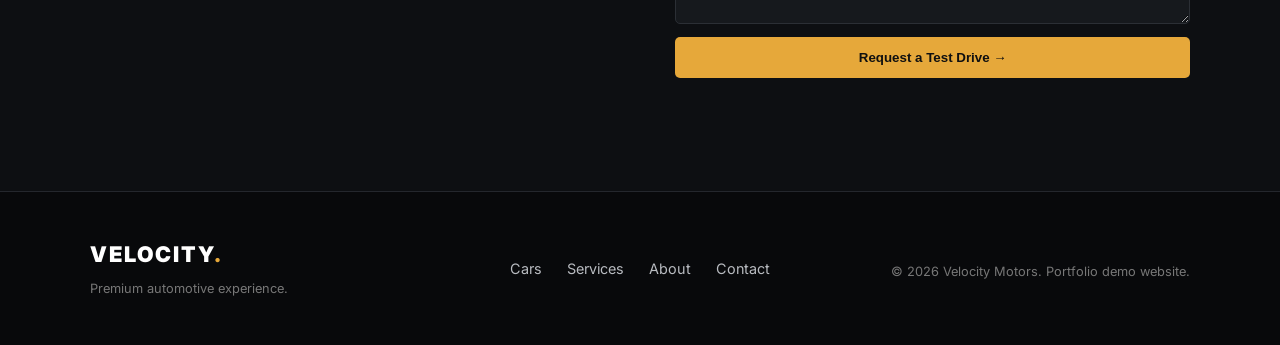
==== commit e6620963: "Update title and logo text to 'YOGESH LUXURY'" ====
--- a/velocity-motors-expanded-jenkins-demo/index.html
+++ b/velocity-motors-expanded-jenkins-demo/index.html
@@ -4,7 +4,7 @@
   <meta charset="UTF-8">
   <meta name="viewport" content="width=device-width, initial-scale=1.0">
   <meta name="description" content="Velocity Motors - premium cars, SUVs and performance vehicles.">
-  <title>Yogesh Motors | Premium Cars</title>
+  <title>YOGESH LUXURY Motors | Premium Cars</title>
   <link rel="preconnect" href="https://fonts.googleapis.com">
   <link rel="preconnect" href="https://fonts.gstatic.com" crossorigin>
   <link href="https://fonts.googleapis.com/css2?family=Inter:wght@400;500;600;700;800;900&display=swap" rel="stylesheet">
@@ -12,7 +12,7 @@
 </head>
 <body>
   <header class="navbar">
-    <a class="logo" href="#home">YOGESH<span>.</span></a>
+    <a class="logo" href="#home">YOGESH LUXURY<span>.</span></a>
     <nav>
       <a href="#home">Home</a>
       <a href="#inventory">Cars</a>
